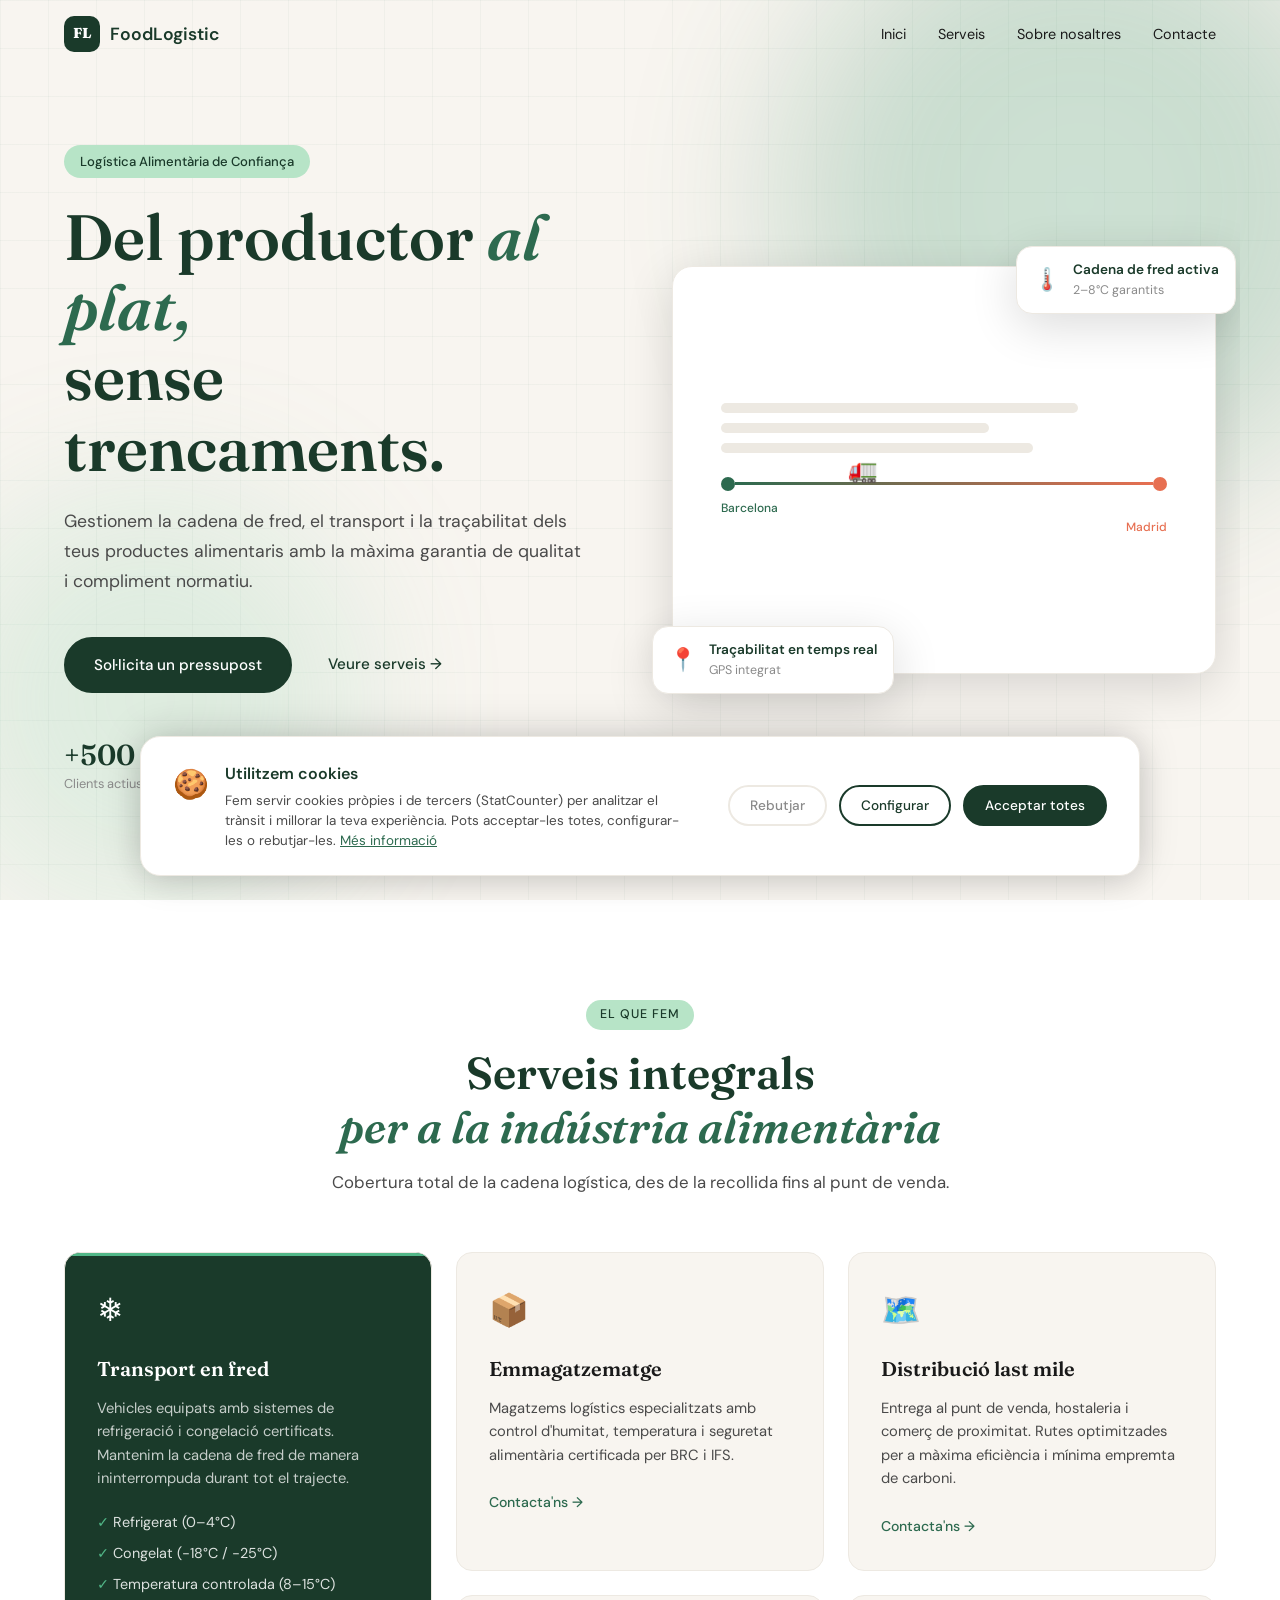
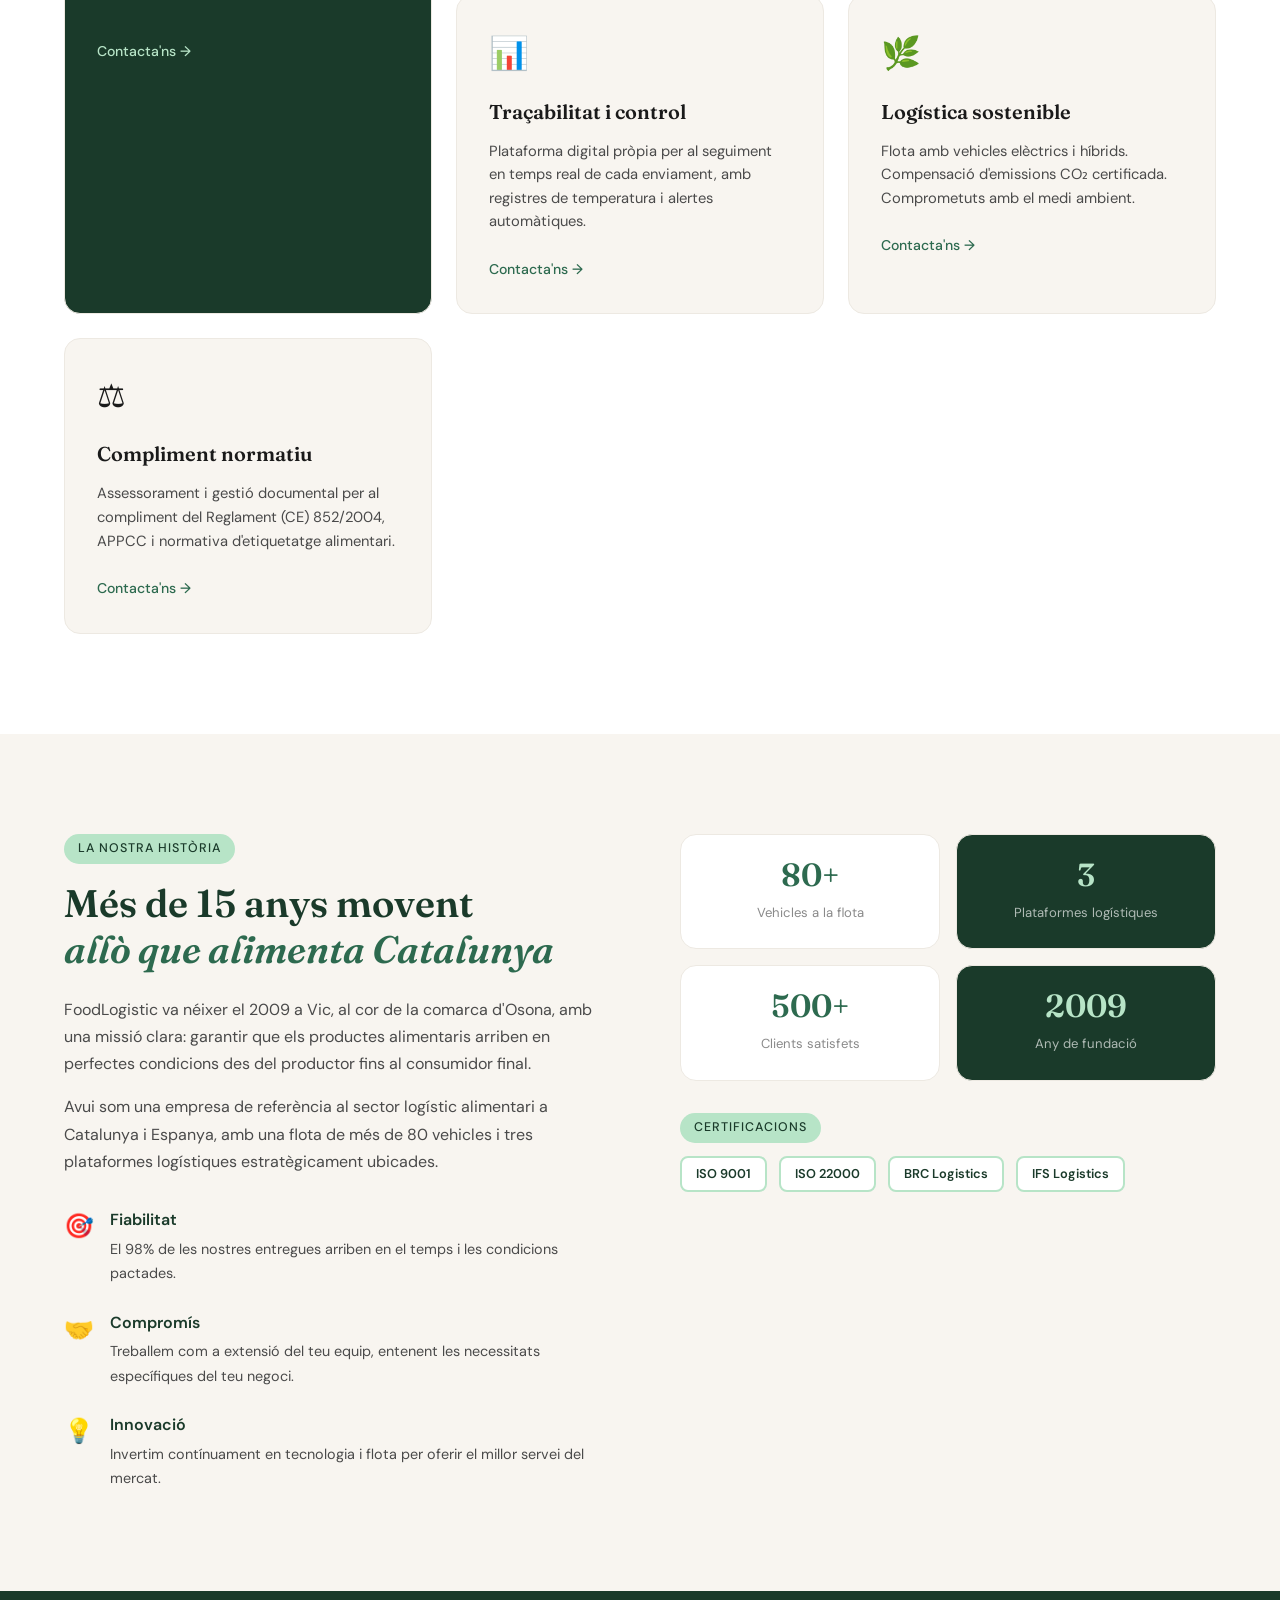
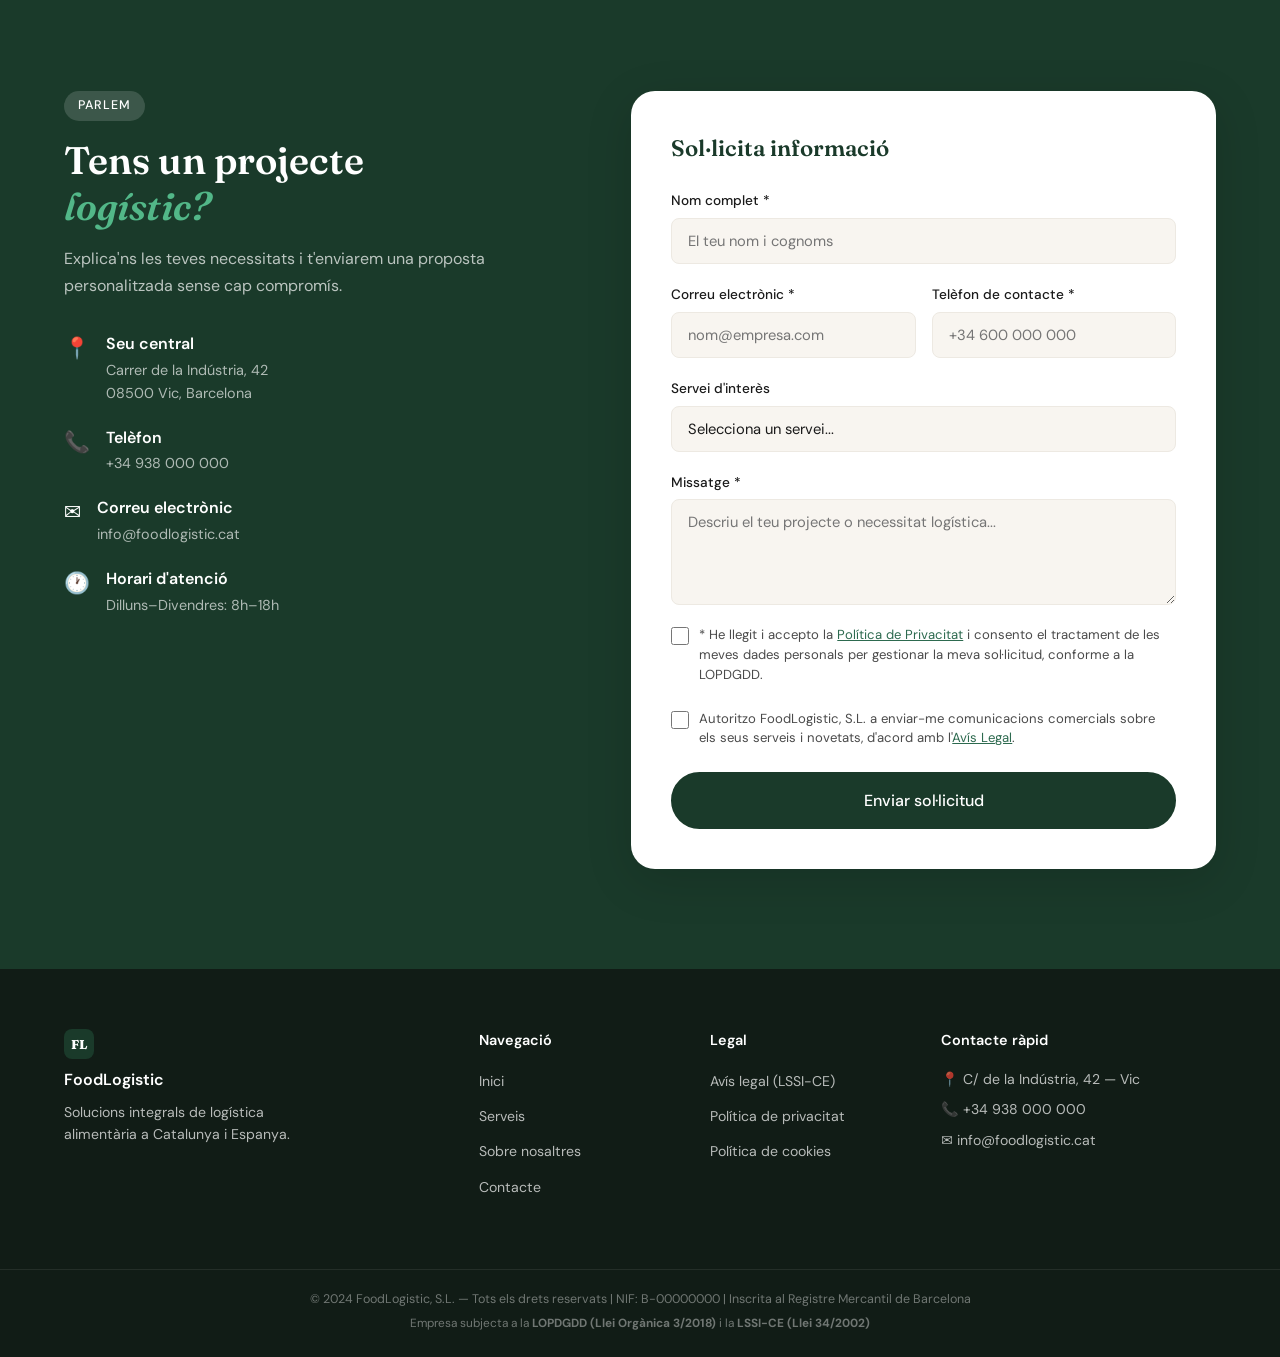
==== Docs/index.html @ 5476a4fe "primer commit" ====
<!DOCTYPE html>
<html lang="ca">
<head>
  <meta charset="UTF-8" />
  <meta name="viewport" content="width=device-width, initial-scale=1.0"/>
  <title>FoodLogistic — Solucions de Transport Alimentari</title>
  <meta name="description" content="FoodLogistic ofereix solucions integrals de transport i logística per a la indústria alimentària. Qualitat, rapidesa i traçabilitat garantides."/>
  <link rel="stylesheet" href="styles.css"/>
  <link href="https://fonts.googleapis.com/css2?family=Fraunces:ital,opsz,wght@0,9..144,300;0,9..144,600;0,9..144,800;1,9..144,400&family=DM+Sans:wght@300;400;500&display=swap" rel="stylesheet"/>
</head>
<body>

  <!-- NAV -->
  <header class="nav-header">
    <nav class="nav-inner">
      <a href="#inici" class="nav-logo">
        <span class="logo-mark">FL</span>
        <span class="logo-text">FoodLogistic</span>
      </a>
      <ul class="nav-links">
        <li><a href="#inici">Inici</a></li>
        <li><a href="#serveis">Serveis</a></li>
        <li><a href="#sobre-nosaltres">Sobre nosaltres</a></li>
        <li><a href="#contacte">Contacte</a></li>
      </ul>
      <button class="nav-toggle" aria-label="Obrir menú" onclick="toggleMenu()">
        <span></span><span></span><span></span>
      </button>
    </nav>
    <div class="mobile-menu" id="mobileMenu">
      <ul>
        <li><a href="#inici" onclick="toggleMenu()">Inici</a></li>
        <li><a href="#serveis" onclick="toggleMenu()">Serveis</a></li>
        <li><a href="#sobre-nosaltres" onclick="toggleMenu()">Sobre nosaltres</a></li>
        <li><a href="#contacte" onclick="toggleMenu()">Contacte</a></li>
      </ul>
    </div>
  </header>

  <!-- HERO -->
  <section class="hero" id="inici">
    <div class="hero-bg">
      <div class="hero-blob blob1"></div>
      <div class="hero-blob blob2"></div>
      <div class="hero-grid"></div>
    </div>
    <div class="hero-content">
      <span class="hero-pill">Logística Alimentària de Confiança</span>
      <h1 class="hero-title">Del productor <em>al plat,</em><br/>sense trencaments.</h1>
      <p class="hero-sub">Gestionem la cadena de fred, el transport i la traçabilitat dels teus productes alimentaris amb la màxima garantia de qualitat i compliment normatiu.</p>
      <div class="hero-cta">
        <a href="#contacte" class="btn-primary">Sol·licita un pressupost</a>
        <a href="#serveis" class="btn-ghost">Veure serveis →</a>
      </div>
      <div class="hero-stats">
        <div class="stat"><strong>+500</strong><span>Clients actius</span></div>
        <div class="stat-divider"></div>
        <div class="stat"><strong>98%</strong><span>Entregues a temps</span></div>
        <div class="stat-divider"></div>
        <div class="stat"><strong>15 anys</strong><span>d'experiència</span></div>
      </div>
    </div>
    <div class="hero-visual">
      <div class="hero-card card-float">
        <div class="card-icon">🌡️</div>
        <div>
          <strong>Cadena de fred activa</strong>
          <p>2–8°C garantits</p>
        </div>
      </div>
      <div class="hero-card card-float2">
        <div class="card-icon">📍</div>
        <div>
          <strong>Traçabilitat en temps real</strong>
          <p>GPS integrat</p>
        </div>
      </div>
      <div class="hero-mockup">
        <div class="mockup-inner">
          <div class="mockup-line l1"></div>
          <div class="mockup-line l2"></div>
          <div class="mockup-line l3"></div>
          <div class="mockup-route">
            <div class="route-dot origin"></div>
            <div class="route-path"></div>
            <div class="route-dot dest"></div>
          </div>
          <div class="mockup-label origin-lbl">Barcelona</div>
          <div class="mockup-label dest-lbl">Madrid</div>
          <div class="truck-icon">🚛</div>
        </div>
      </div>
    </div>
  </section>

  <!-- SERVEIS -->
  <section class="serveis" id="serveis">
    <div class="container">
      <div class="section-header">
        <span class="section-tag">El que fem</span>
        <h2>Serveis integrals<br/><em>per a la indústria alimentària</em></h2>
        <p>Cobertura total de la cadena logística, des de la recollida fins al punt de venda.</p>
      </div>
      <div class="serveis-grid">
        <div class="servei-card featured">
          <div class="servei-icon">❄️</div>
          <h3>Transport en fred</h3>
          <p>Vehicles equipats amb sistemes de refrigeració i congelació certificats. Mantenim la cadena de fred de manera ininterrompuda durant tot el trajecte.</p>
          <ul>
            <li>Refrigerat (0–4°C)</li>
            <li>Congelat (−18°C / −25°C)</li>
            <li>Temperatura controlada (8–15°C)</li>
          </ul>
          <a href="#contacte" class="servei-link">Contacta'ns →</a>
        </div>
        <div class="servei-card">
          <div class="servei-icon">📦</div>
          <h3>Emmagatzematge</h3>
          <p>Magatzems logístics especialitzats amb control d'humitat, temperatura i seguretat alimentària certificada per BRC i IFS.</p>
          <a href="#contacte" class="servei-link">Contacta'ns →</a>
        </div>
        <div class="servei-card">
          <div class="servei-icon">🗺️</div>
          <h3>Distribució last mile</h3>
          <p>Entrega al punt de venda, hostaleria i comerç de proximitat. Rutes optimitzades per a màxima eficiència i mínima empremta de carboni.</p>
          <a href="#contacte" class="servei-link">Contacta'ns →</a>
        </div>
        <div class="servei-card">
          <div class="servei-icon">📊</div>
          <h3>Traçabilitat i control</h3>
          <p>Plataforma digital pròpia per al seguiment en temps real de cada enviament, amb registres de temperatura i alertes automàtiques.</p>
          <a href="#contacte" class="servei-link">Contacta'ns →</a>
        </div>
        <div class="servei-card">
          <div class="servei-icon">🌿</div>
          <h3>Logística sostenible</h3>
          <p>Flota amb vehicles elèctrics i híbrids. Compensació d'emissions CO₂ certificada. Comprometuts amb el medi ambient.</p>
          <a href="#contacte" class="servei-link">Contacta'ns →</a>
        </div>
        <div class="servei-card">
          <div class="servei-icon">⚖️</div>
          <h3>Compliment normatiu</h3>
          <p>Assessorament i gestió documental per al compliment del Reglament (CE) 852/2004, APPCC i normativa d'etiquetatge alimentari.</p>
          <a href="#contacte" class="servei-link">Contacta'ns →</a>
        </div>
      </div>
    </div>
  </section>

  <!-- SOBRE NOSALTRES -->
  <section class="sobre" id="sobre-nosaltres">
    <div class="container sobre-inner">
      <div class="sobre-text">
        <span class="section-tag">La nostra història</span>
        <h2>Més de 15 anys movent<br/><em>allò que alimenta Catalunya</em></h2>
        <p>FoodLogistic va néixer el 2009 a Vic, al cor de la comarca d'Osona, amb una missió clara: garantir que els productes alimentaris arriben en perfectes condicions des del productor fins al consumidor final.</p>
        <p>Avui som una empresa de referència al sector logístic alimentari a Catalunya i Espanya, amb una flota de més de 80 vehicles i tres plataformes logístiques estratègicament ubicades.</p>
        <div class="sobre-valors">
          <div class="valor">
            <span class="valor-icon">🎯</span>
            <div>
              <strong>Fiabilitat</strong>
              <p>El 98% de les nostres entregues arriben en el temps i les condicions pactades.</p>
            </div>
          </div>
          <div class="valor">
            <span class="valor-icon">🤝</span>
            <div>
              <strong>Compromís</strong>
              <p>Treballem com a extensió del teu equip, entenent les necessitats específiques del teu negoci.</p>
            </div>
          </div>
          <div class="valor">
            <span class="valor-icon">💡</span>
            <div>
              <strong>Innovació</strong>
              <p>Invertim contínuament en tecnologia i flota per oferir el millor servei del mercat.</p>
            </div>
          </div>
        </div>
      </div>
      <div class="sobre-visual">
        <div class="sobre-numbers">
          <div class="number-card">
            <strong>80+</strong>
            <span>Vehicles a la flota</span>
          </div>
          <div class="number-card accent">
            <strong>3</strong>
            <span>Plataformes logístiques</span>
          </div>
          <div class="number-card">
            <strong>500+</strong>
            <span>Clients satisfets</span>
          </div>
          <div class="number-card accent">
            <strong>2009</strong>
            <span>Any de fundació</span>
          </div>
        </div>
        <div class="certificacions">
          <span class="section-tag" style="margin-bottom:0.8rem;display:inline-block;">Certificacions</span>
          <div class="cert-badges">
            <div class="cert-badge">ISO 9001</div>
            <div class="cert-badge">ISO 22000</div>
            <div class="cert-badge">BRC Logistics</div>
            <div class="cert-badge">IFS Logistics</div>
          </div>
        </div>
      </div>
    </div>
  </section>

  <!-- CONTACTE -->
  <section class="contacte" id="contacte">
    <div class="container contacte-inner">
      <div class="contacte-info">
        <span class="section-tag light">Parlem</span>
        <h2>Tens un projecte<br/><em>logístic?</em></h2>
        <p>Explica'ns les teves necessitats i t'enviarem una proposta personalitzada sense cap compromís.</p>
        <div class="contacte-dades">
          <div class="dada">
            <span>📍</span>
            <div>
              <strong>Seu central</strong>
              <p>Carrer de la Indústria, 42<br/>08500 Vic, Barcelona</p>
            </div>
          </div>
          <div class="dada">
            <span>📞</span>
            <div>
              <strong>Telèfon</strong>
              <p>+34 938 000 000</p>
            </div>
          </div>
          <div class="dada">
            <span>✉️</span>
            <div>
              <strong>Correu electrònic</strong>
              <p>info@foodlogistic.cat</p>
            </div>
          </div>
          <div class="dada">
            <span>🕐</span>
            <div>
              <strong>Horari d'atenció</strong>
              <p>Dilluns–Divendres: 8h–18h</p>
            </div>
          </div>
        </div>
      </div>
      <div class="contacte-form-wrap">
        <form class="contacte-form" onsubmit="handleSubmit(event)">
          <h3>Sol·licita informació</h3>
          <div class="form-group">
            <label for="nom">Nom complet *</label>
            <input type="text" id="nom" name="nom" placeholder="El teu nom i cognoms" required/>
          </div>
          <div class="form-row">
            <div class="form-group">
              <label for="email">Correu electrònic *</label>
              <input type="email" id="email" name="email" placeholder="nom@empresa.com" required/>
            </div>
            <div class="form-group">
              <label for="telefon">Telèfon de contacte *</label>
              <input type="tel" id="telefon" name="telefon" placeholder="+34 600 000 000" required/>
            </div>
          </div>
          <div class="form-group">
            <label for="servei">Servei d'interès</label>
            <select id="servei" name="servei">
              <option value="">Selecciona un servei...</option>
              <option value="transport-fred">Transport en fred</option>
              <option value="emmagatzematge">Emmagatzematge</option>
              <option value="distribucio">Distribució last mile</option>
              <option value="tracabilitat">Traçabilitat i control</option>
              <option value="altres">Altres</option>
            </select>
          </div>
          <div class="form-group">
            <label for="missatge">Missatge *</label>
            <textarea id="missatge" name="missatge" rows="4" placeholder="Descriu el teu projecte o necessitat logística..." required></textarea>
          </div>
          <div class="form-check">
            <input type="checkbox" id="privacitat" name="privacitat" required/>
            <label for="privacitat">* He llegit i accepto la <a href="politica-privacitat.html">Política de Privacitat</a> i consento el tractament de les meves dades personals per gestionar la meva sol·licitud, conforme a la LOPDGDD.</label>
          </div>
          <div class="form-check">
            <input type="checkbox" id="comunicacions" name="comunicacions"/>
            <label for="comunicacions">Autoritzo FoodLogistic, S.L. a enviar-me comunicacions comercials sobre els seus serveis i novetats, d'acord amb l'<a href="avis-legal.html">Avís Legal</a>.</label>
          </div>
          <button type="submit" class="btn-primary full-width">Enviar sol·licitud</button>
          <div class="form-success" id="formSuccess">
            ✅ Missatge enviat correctament. Ens posarem en contacte en menys de 24h.
          </div>
        </form>
      </div>
    </div>
  </section>

  <!-- FOOTER -->
  <footer class="footer">
    <div class="container footer-inner">
      <div class="footer-brand">
        <span class="logo-mark small">FL</span>
        <span class="logo-text">FoodLogistic</span>
        <p>Solucions integrals de logística alimentària a Catalunya i Espanya.</p>
      </div>
      <div class="footer-links">
        <h4>Navegació</h4>
        <ul>
          <li><a href="#inici">Inici</a></li>
          <li><a href="#serveis">Serveis</a></li>
          <li><a href="#sobre-nosaltres">Sobre nosaltres</a></li>
          <li><a href="#contacte">Contacte</a></li>
        </ul>
      </div>
      <div class="footer-links">
        <h4>Legal</h4>
        <ul>
          <li><a href="avis-legal.html">Avís legal (LSSI-CE)</a></li>
          <li><a href="politica-privacitat.html">Política de privacitat</a></li>
          <li><a href="politica-cookies.html">Política de cookies</a></li>
        </ul>
      </div>
      <div class="footer-contact">
        <h4>Contacte ràpid</h4>
        <p>📍 C/ de la Indústria, 42 — Vic</p>
        <p>📞 +34 938 000 000</p>
        <p>✉️ info@foodlogistic.cat</p>
      </div>
    </div>
    <div class="footer-bottom">
      <p>© 2024 FoodLogistic, S.L. — Tots els drets reservats | NIF: B-00000000 | Inscrita al Registre Mercantil de Barcelona</p>
      <p class="footer-legal-note">Empresa subjecta a la <strong>LOPDGDD (Llei Orgànica 3/2018)</strong> i la <strong>LSSI-CE (Llei 34/2002)</strong></p>
    </div>
  </footer>

  <script>
    // Nav scroll effect
    window.addEventListener('scroll', () => {
      const header = document.querySelector('.nav-header');
      header.classList.toggle('scrolled', window.scrollY > 40);
    });

    // Mobile menu
    function toggleMenu() {
      document.getElementById('mobileMenu').classList.toggle('open');
    }

    // Smooth scroll
    document.querySelectorAll('a[href^="#"]').forEach(a => {
      a.addEventListener('click', e => {
        e.preventDefault();
        const target = document.querySelector(a.getAttribute('href'));
        if (target) target.scrollIntoView({ behavior: 'smooth', block: 'start' });
      });
    });

    // Form submit
    function handleSubmit(e) {
      e.preventDefault();
      document.getElementById('formSuccess').style.display = 'block';
      e.target.reset();
      setTimeout(() => {
        document.getElementById('formSuccess').style.display = 'none';
      }, 5000);
    }

    // Scroll reveal
    const observer = new IntersectionObserver((entries) => {
      entries.forEach(entry => {
        if (entry.isIntersecting) entry.target.classList.add('visible');
      });
    }, { threshold: 0.1 });

    document.querySelectorAll('.servei-card, .valor, .number-card, .dada').forEach(el => {
      el.classList.add('reveal');
      observer.observe(el);
    });
  </script>

  <!-- BANNER DE COOKIES -->
  <div class="cookie-banner" id="cookieBanner">
    <div class="cookie-content">
      <div class="cookie-text">
        <span class="cookie-icon">🍪</span>
        <div>
          <strong>Utilitzem cookies</strong>
          <p>Fem servir cookies pròpies i de tercers (StatCounter) per analitzar el trànsit i millorar la teva experiència. Pots acceptar-les totes, configurar-les o rebutjar-les. <a href="politica-cookies.html">Més informació</a></p>
        </div>
      </div>
      <div class="cookie-actions">
        <button class="cookie-btn reject" onclick="rejectCookies()">Rebutjar</button>
        <button class="cookie-btn config" onclick="window.location.href='politica-cookies.html'">Configurar</button>
        <button class="cookie-btn accept" onclick="acceptCookies()">Acceptar totes</button>
      </div>
    </div>
  </div>

  <script>
    // Cookie banner
    function setCookie(name, value, days) {
      const d = new Date();
      d.setTime(d.getTime() + (days * 24 * 60 * 60 * 1000));
      document.cookie = name + '=' + value + ';expires=' + d.toUTCString() + ';path=/';
    }
    function getCookie(name) {
      const ca = document.cookie.split(';');
      for (let c of ca) {
        c = c.trim();
        if (c.startsWith(name + '=')) return c.substring(name.length + 1);
      }
      return '';
    }
    function acceptCookies() {
      setCookie('cookieConsent', 'accepted', 365);
      document.getElementById('cookieBanner').classList.remove('visible');
    }
    function rejectCookies() {
      setCookie('cookieConsent', 'rejected', 365);
      document.getElementById('cookieBanner').classList.remove('visible');
    }
    window.addEventListener('DOMContentLoaded', () => {
      if (!getCookie('cookieConsent')) {
        setTimeout(() => document.getElementById('cookieBanner').classList.add('visible'), 800);
      }
    });
  </script>

  <!-- STATCOUNTER: col·loca aquí el codi de StatCounter -->
  <!-- Exemple:
  <script type="text/javascript">
  var sc_project=XXXXXXX;
  var sc_invisible=1;
  var sc_security="XXXXXXXX";
  </script>
  <script type="text/javascript" src="https://www.statcounter.com/counter/counter.js" async></script>
  -->

</body>
</html>
---- Docs/styles.css ----
/* ===========================
   FOODLOGISTIC — styles.css
   =========================== */

:root {
  --green-dark: #1a3a2a;
  --green-mid: #2d6a4f;
  --green-light: #52b788;
  --green-pale: #b7e4c7;
  --cream: #f8f5f0;
  --cream-dark: #ede9e2;
  --text-dark: #1a1a1a;
  --text-mid: #4a4a4a;
  --text-light: #8a8a8a;
  --white: #ffffff;
  --accent: #e76f51;
  --accent-light: #fde8e0;
  --font-display: 'Fraunces', Georgia, serif;
  --font-body: 'DM Sans', system-ui, sans-serif;
  --radius: 16px;
  --radius-sm: 8px;
  --shadow: 0 4px 24px rgba(0,0,0,0.08);
  --shadow-lg: 0 12px 48px rgba(0,0,0,0.14);
  --transition: 0.3s cubic-bezier(0.4, 0, 0.2, 1);
}

*, *::before, *::after { box-sizing: border-box; margin: 0; padding: 0; }

html { scroll-behavior: smooth; }

body {
  font-family: var(--font-body);
  color: var(--text-dark);
  background: var(--cream);
  line-height: 1.6;
  overflow-x: hidden;
}

img { max-width: 100%; display: block; }
a { text-decoration: none; color: inherit; }
ul { list-style: none; }

.container {
  max-width: 1200px;
  margin: 0 auto;
  padding: 0 24px;
}

/* ——— BUTTONS ——— */
.btn-primary {
  display: inline-flex;
  align-items: center;
  background: var(--green-dark);
  color: var(--white);
  padding: 14px 28px;
  border-radius: 50px;
  font-family: var(--font-body);
  font-weight: 500;
  font-size: 0.95rem;
  border: 2px solid var(--green-dark);
  cursor: pointer;
  transition: var(--transition);
  white-space: nowrap;
}
.btn-primary:hover {
  background: var(--green-mid);
  border-color: var(--green-mid);
  transform: translateY(-2px);
  box-shadow: 0 8px 24px rgba(45,106,79,0.3);
}
.btn-primary.full-width { width: 100%; justify-content: center; font-size: 1rem; padding: 16px; }

.btn-ghost {
  display: inline-flex;
  align-items: center;
  color: var(--green-dark);
  font-weight: 500;
  font-size: 0.95rem;
  padding: 14px 4px;
  border-bottom: 2px solid transparent;
  transition: var(--transition);
}
.btn-ghost:hover { border-color: var(--green-dark); }

/* ——— SECTION TAGS ——— */
.section-tag {
  display: inline-block;
  background: var(--green-pale);
  color: var(--green-dark);
  font-size: 0.78rem;
  font-weight: 500;
  letter-spacing: 0.08em;
  text-transform: uppercase;
  padding: 5px 14px;
  border-radius: 50px;
  margin-bottom: 1rem;
}
.section-tag.light {
  background: rgba(255,255,255,0.15);
  color: var(--white);
}

/* ——— SECTION HEADER ——— */
.section-header {
  text-align: center;
  max-width: 620px;
  margin: 0 auto 3.5rem;
}
.section-header h2 {
  font-family: var(--font-display);
  font-size: clamp(2rem, 4vw, 2.8rem);
  font-weight: 600;
  line-height: 1.2;
  color: var(--green-dark);
  margin-bottom: 1rem;
}
.section-header h2 em { color: var(--green-mid); font-style: italic; }
.section-header p { color: var(--text-mid); font-size: 1.05rem; }

/* ——— NAV ——— */
.nav-header {
  position: fixed;
  top: 0; left: 0; right: 0;
  z-index: 1000;
  padding: 16px 0;
  transition: var(--transition);
}
.nav-header.scrolled {
  background: rgba(248,245,240,0.95);
  backdrop-filter: blur(16px);
  box-shadow: 0 2px 20px rgba(0,0,0,0.08);
  padding: 10px 0;
}
.nav-inner {
  display: flex;
  align-items: center;
  justify-content: space-between;
  max-width: 1200px;
  margin: 0 auto;
  padding: 0 24px;
}
.nav-logo {
  display: flex;
  align-items: center;
  gap: 10px;
  font-weight: 600;
  font-size: 1.1rem;
  color: var(--green-dark);
}
.logo-mark {
  background: var(--green-dark);
  color: var(--white);
  width: 36px; height: 36px;
  border-radius: 10px;
  display: flex; align-items: center; justify-content: center;
  font-family: var(--font-display);
  font-weight: 800;
  font-size: 0.9rem;
}
.logo-mark.small { width: 30px; height: 30px; font-size: 0.8rem; border-radius: 8px; }

.nav-links {
  display: flex;
  gap: 2rem;
  align-items: center;
}
.nav-links a {
  color: var(--text-dark);
  font-size: 0.9rem;
  font-weight: 400;
  transition: color var(--transition);
}
.nav-links a:hover { color: var(--green-mid); }

.nav-toggle {
  display: none;
  flex-direction: column;
  gap: 5px;
  background: none;
  border: none;
  cursor: pointer;
  padding: 4px;
}
.nav-toggle span {
  display: block;
  width: 24px; height: 2px;
  background: var(--green-dark);
  border-radius: 2px;
  transition: var(--transition);
}

.mobile-menu {
  display: none;
  background: var(--white);
  padding: 1.5rem 24px;
  box-shadow: var(--shadow);
}
.mobile-menu.open { display: block; }
.mobile-menu a {
  display: block;
  padding: 10px 0;
  font-size: 1rem;
  color: var(--text-dark);
  border-bottom: 1px solid var(--cream-dark);
}

/* ——— HERO ——— */
.hero {
  min-height: 100vh;
  display: flex;
  align-items: center;
  padding: 120px 24px 80px;
  position: relative;
  overflow: hidden;
  max-width: 1200px;
  margin: 0 auto;
  gap: 4rem;
}

.hero-bg {
  position: fixed;
  inset: 0;
  z-index: -1;
  pointer-events: none;
}
.hero-blob {
  position: absolute;
  border-radius: 50%;
  filter: blur(80px);
  opacity: 0.25;
}
.blob1 {
  width: 600px; height: 600px;
  background: radial-gradient(circle, #52b788, #2d6a4f);
  top: -100px; right: -100px;
}
.blob2 {
  width: 400px; height: 400px;
  background: radial-gradient(circle, #b7e4c7, #52b788);
  bottom: 0; left: -50px;
}
.hero-grid {
  position: absolute;
  inset: 0;
  background-image: linear-gradient(rgba(45,106,79,0.04) 1px, transparent 1px),
    linear-gradient(90deg, rgba(45,106,79,0.04) 1px, transparent 1px);
  background-size: 48px 48px;
}

.hero-content {
  flex: 1;
  min-width: 0;
  animation: fadeUp 0.8s ease both;
}
.hero-pill {
  display: inline-flex;
  align-items: center;
  gap: 8px;
  background: var(--green-pale);
  color: var(--green-dark);
  font-size: 0.82rem;
  font-weight: 500;
  padding: 6px 16px;
  border-radius: 50px;
  margin-bottom: 1.5rem;
}
.hero-title {
  font-family: var(--font-display);
  font-size: clamp(2.8rem, 5vw, 4.5rem);
  font-weight: 600;
  line-height: 1.1;
  color: var(--green-dark);
  margin-bottom: 1.5rem;
}
.hero-title em {
  font-style: italic;
  color: var(--green-mid);
}
.hero-sub {
  color: var(--text-mid);
  font-size: 1.1rem;
  max-width: 520px;
  margin-bottom: 2.5rem;
  line-height: 1.7;
}
.hero-cta {
  display: flex;
  align-items: center;
  gap: 2rem;
  flex-wrap: wrap;
  margin-bottom: 3rem;
}
.hero-stats {
  display: flex;
  align-items: center;
  gap: 1.5rem;
  flex-wrap: wrap;
}
.stat strong {
  display: block;
  font-family: var(--font-display);
  font-size: 1.8rem;
  font-weight: 600;
  color: var(--green-dark);
  line-height: 1;
}
.stat span {
  font-size: 0.8rem;
  color: var(--text-light);
}
.stat-divider {
  width: 1px;
  height: 36px;
  background: var(--cream-dark);
}

.hero-visual {
  flex: 1;
  min-width: 300px;
  position: relative;
  animation: fadeUp 0.8s 0.2s ease both;
}

.hero-mockup {
  background: var(--white);
  border-radius: 20px;
  padding: 2rem;
  box-shadow: var(--shadow-lg);
  border: 1px solid var(--cream-dark);
  aspect-ratio: 4/3;
  display: flex;
  align-items: center;
  justify-content: center;
  position: relative;
  overflow: hidden;
}
.mockup-inner {
  width: 100%;
  position: relative;
  padding: 1rem;
}
.mockup-line {
  height: 10px;
  border-radius: 50px;
  background: var(--cream-dark);
  margin-bottom: 10px;
}
.l1 { width: 80%; }
.l2 { width: 60%; }
.l3 { width: 70%; }

.mockup-route {
  display: flex;
  align-items: center;
  gap: 0;
  margin: 1.5rem 0 0.5rem;
}
.route-dot {
  width: 14px; height: 14px;
  border-radius: 50%;
  flex-shrink: 0;
}
.route-dot.origin { background: var(--green-mid); }
.route-dot.dest { background: var(--accent); }
.route-path {
  flex: 1;
  height: 3px;
  background: linear-gradient(90deg, var(--green-mid), var(--accent));
  position: relative;
}

.mockup-label {
  font-size: 0.75rem;
  font-weight: 500;
  color: var(--text-mid);
}
.origin-lbl { color: var(--green-mid); }
.dest-lbl { color: var(--accent); text-align: right; }

.truck-icon {
  font-size: 1.5rem;
  position: absolute;
  top: 50%;
  left: 30%;
  transform: translateY(-50%);
  animation: truckMove 3s ease-in-out infinite;
}
@keyframes truckMove {
  0%, 100% { left: 20%; }
  50% { left: 70%; }
}

.hero-card {
  position: absolute;
  background: var(--white);
  border-radius: var(--radius);
  padding: 12px 16px;
  display: flex;
  align-items: center;
  gap: 12px;
  box-shadow: var(--shadow-lg);
  border: 1px solid var(--cream-dark);
  z-index: 2;
  font-size: 0.85rem;
}
.hero-card strong { display: block; font-weight: 600; color: var(--green-dark); }
.hero-card p { color: var(--text-light); font-size: 0.78rem; margin: 0; }
.card-icon { font-size: 1.4rem; }
.card-float { top: -20px; right: -20px; animation: float 4s ease-in-out infinite; }
.card-float2 { bottom: -20px; left: -20px; animation: float 4s 2s ease-in-out infinite; }

@keyframes float {
  0%, 100% { transform: translateY(0); }
  50% { transform: translateY(-8px); }
}
@keyframes fadeUp {
  from { opacity: 0; transform: translateY(30px); }
  to { opacity: 1; transform: translateY(0); }
}

/* ——— SERVEIS ——— */
.serveis {
  padding: 100px 0;
  background: var(--white);
}
.serveis-grid {
  display: grid;
  grid-template-columns: repeat(3, 1fr);
  gap: 1.5rem;
}
.servei-card {
  background: var(--cream);
  border-radius: var(--radius);
  padding: 2rem;
  border: 1px solid var(--cream-dark);
  transition: var(--transition);
  position: relative;
  overflow: hidden;
}
.servei-card::before {
  content: '';
  position: absolute;
  top: 0; left: 0; right: 0;
  height: 3px;
  background: linear-gradient(90deg, var(--green-mid), var(--green-light));
  opacity: 0;
  transition: var(--transition);
}
.servei-card:hover { transform: translateY(-4px); box-shadow: var(--shadow-lg); }
.servei-card:hover::before { opacity: 1; }
.servei-card.featured {
  background: var(--green-dark);
  color: var(--white);
  grid-row: span 2;
}
.servei-card.featured::before { background: var(--green-light); opacity: 1; }
.servei-card.featured p { color: rgba(255,255,255,0.75); }
.servei-card.featured ul { margin: 1rem 0; }
.servei-card.featured ul li {
  color: rgba(255,255,255,0.85);
  font-size: 0.9rem;
  padding: 4px 0;
}
.servei-card.featured ul li::before { content: '✓ '; color: var(--green-light); }

.servei-icon { font-size: 2rem; margin-bottom: 1rem; }
.servei-card h3 {
  font-family: var(--font-display);
  font-size: 1.25rem;
  font-weight: 600;
  margin-bottom: 0.75rem;
  color: inherit;
}
.servei-card p { font-size: 0.92rem; color: var(--text-mid); line-height: 1.6; }
.servei-link {
  display: inline-block;
  margin-top: 1.5rem;
  font-size: 0.88rem;
  font-weight: 500;
  color: var(--green-mid);
  transition: gap var(--transition);
}
.servei-card.featured .servei-link { color: var(--green-pale); }
.servei-link:hover { letter-spacing: 0.02em; }

/* ——— SOBRE ——— */
.sobre {
  padding: 100px 0;
  background: var(--cream);
}
.sobre-inner {
  display: grid;
  grid-template-columns: 1fr 1fr;
  gap: 5rem;
  align-items: start;
}
.sobre-text h2 {
  font-family: var(--font-display);
  font-size: clamp(1.8rem, 3vw, 2.5rem);
  font-weight: 600;
  line-height: 1.2;
  color: var(--green-dark);
  margin-bottom: 1.5rem;
}
.sobre-text h2 em { font-style: italic; color: var(--green-mid); }
.sobre-text p {
  color: var(--text-mid);
  line-height: 1.7;
  margin-bottom: 1rem;
}
.sobre-valors { margin-top: 2rem; display: flex; flex-direction: column; gap: 1.5rem; }
.valor {
  display: flex;
  gap: 1rem;
  align-items: flex-start;
}
.valor-icon { font-size: 1.5rem; flex-shrink: 0; }
.valor strong { display: block; font-weight: 600; margin-bottom: 0.25rem; color: var(--green-dark); }
.valor p { font-size: 0.9rem; color: var(--text-mid); margin: 0; }

.sobre-numbers {
  display: grid;
  grid-template-columns: 1fr 1fr;
  gap: 1rem;
  margin-bottom: 2rem;
}
.number-card {
  background: var(--white);
  border-radius: var(--radius);
  padding: 1.5rem;
  text-align: center;
  border: 1px solid var(--cream-dark);
  transition: var(--transition);
}
.number-card:hover { box-shadow: var(--shadow); }
.number-card.accent { background: var(--green-dark); color: var(--white); }
.number-card strong {
  display: block;
  font-family: var(--font-display);
  font-size: 2rem;
  font-weight: 600;
  color: var(--green-mid);
  line-height: 1;
  margin-bottom: 0.5rem;
}
.number-card.accent strong { color: var(--green-pale); }
.number-card span { font-size: 0.82rem; color: var(--text-light); }
.number-card.accent span { color: rgba(255,255,255,0.65); }

.cert-badges { display: flex; flex-wrap: wrap; gap: 0.75rem; }
.cert-badge {
  background: var(--white);
  border: 2px solid var(--green-pale);
  color: var(--green-dark);
  font-size: 0.8rem;
  font-weight: 600;
  padding: 6px 14px;
  border-radius: 8px;
}

/* ——— CONTACTE ——— */
.contacte {
  padding: 100px 0;
  background: var(--green-dark);
  color: var(--white);
}
.contacte-inner {
  display: grid;
  grid-template-columns: 1fr 1.2fr;
  gap: 5rem;
  align-items: start;
}
.contacte-info h2 {
  font-family: var(--font-display);
  font-size: clamp(1.8rem, 3vw, 2.5rem);
  font-weight: 600;
  line-height: 1.2;
  margin-bottom: 1rem;
}
.contacte-info h2 em { font-style: italic; color: var(--green-light); }
.contacte-info > p { color: rgba(255,255,255,0.7); line-height: 1.7; margin-bottom: 2rem; }

.contacte-dades { display: flex; flex-direction: column; gap: 1.25rem; }
.dada { display: flex; gap: 1rem; align-items: flex-start; }
.dada > span { font-size: 1.3rem; flex-shrink: 0; }
.dada strong { display: block; font-weight: 600; margin-bottom: 2px; }
.dada p { color: rgba(255,255,255,0.65); font-size: 0.9rem; margin: 0; }

.contacte-form-wrap {
  background: var(--white);
  border-radius: 24px;
  padding: 2.5rem;
  box-shadow: var(--shadow-lg);
}
.contacte-form h3 {
  font-family: var(--font-display);
  font-size: 1.4rem;
  font-weight: 600;
  color: var(--green-dark);
  margin-bottom: 1.5rem;
}

.form-group {
  display: flex;
  flex-direction: column;
  gap: 6px;
  margin-bottom: 1.25rem;
}
.form-row {
  display: grid;
  grid-template-columns: 1fr 1fr;
  gap: 1rem;
}
.form-group label {
  font-size: 0.85rem;
  font-weight: 500;
  color: var(--text-dark);
}
.form-group input,
.form-group select,
.form-group textarea {
  padding: 12px 16px;
  border: 1.5px solid var(--cream-dark);
  border-radius: var(--radius-sm);
  font-family: var(--font-body);
  font-size: 0.92rem;
  color: var(--text-dark);
  background: var(--cream);
  transition: border-color var(--transition);
  width: 100%;
  -webkit-appearance: none;
}
.form-group input:focus,
.form-group select:focus,
.form-group textarea:focus {
  outline: none;
  border-color: var(--green-mid);
  background: var(--white);
}
.form-group textarea { resize: vertical; min-height: 100px; }

.form-check {
  display: flex;
  gap: 10px;
  align-items: flex-start;
  margin-bottom: 1.5rem;
}
.form-check input[type="checkbox"] {
  width: 18px; height: 18px;
  flex-shrink: 0;
  margin-top: 2px;
  accent-color: var(--green-mid);
  padding: 0;
  border: none;
  background: none;
}
.form-check label {
  font-size: 0.82rem;
  color: var(--text-mid);
  line-height: 1.5;
}
.form-check a { color: var(--green-mid); text-decoration: underline; }

.form-success {
  display: none;
  margin-top: 1rem;
  padding: 12px 16px;
  background: #d8f3dc;
  color: var(--green-dark);
  border-radius: var(--radius-sm);
  font-size: 0.9rem;
  font-weight: 500;
}

/* ——— FOOTER ——— */
.footer {
  background: #111c16;
  color: rgba(255,255,255,0.7);
}
.footer-inner {
  display: grid;
  grid-template-columns: 2fr 1fr 1fr 1.5fr;
  gap: 3rem;
  padding: 60px 24px;
  max-width: 1200px;
  margin: 0 auto;
}
.footer-brand {
  display: flex;
  flex-direction: column;
  gap: 0.5rem;
}
.footer-brand .logo-text {
  font-weight: 600;
  font-size: 1rem;
  color: var(--white);
}
.footer-brand .nav-logo {
  display: flex;
  align-items: center;
  gap: 10px;
  margin-bottom: 0.5rem;
}
.footer-brand p { font-size: 0.88rem; line-height: 1.6; max-width: 260px; }
.footer-links h4, .footer-contact h4 {
  color: var(--white);
  font-size: 0.9rem;
  font-weight: 600;
  margin-bottom: 1rem;
}
.footer-links li { margin-bottom: 0.6rem; }
.footer-links a { font-size: 0.88rem; transition: color var(--transition); }
.footer-links a:hover { color: var(--white); }
.footer-contact p { font-size: 0.88rem; margin-bottom: 0.5rem; }

.footer-bottom {
  border-top: 1px solid rgba(255,255,255,0.08);
  padding: 20px 24px;
  text-align: center;
  font-size: 0.78rem;
  color: rgba(255,255,255,0.4);
}
.footer-bottom p { margin-bottom: 4px; }
.footer-legal-note { font-size: 0.74rem; }

/* ——— COOKIE BANNER ——— */
.cookie-banner {
  position: fixed;
  bottom: -200px;
  left: 0; right: 0;
  z-index: 9999;
  padding: 0 24px 24px;
  transition: bottom 0.5s cubic-bezier(0.4, 0, 0.2, 1);
  pointer-events: none;
}
.cookie-banner.visible {
  bottom: 0;
  pointer-events: all;
}
.cookie-content {
  max-width: 1000px;
  margin: 0 auto;
  background: var(--white);
  border-radius: 20px;
  padding: 1.5rem 2rem;
  box-shadow: 0 -4px 40px rgba(0,0,0,0.15), 0 8px 32px rgba(0,0,0,0.1);
  border: 1px solid var(--cream-dark);
  display: flex;
  align-items: center;
  gap: 2rem;
  flex-wrap: wrap;
}
.cookie-text {
  display: flex;
  gap: 1rem;
  align-items: flex-start;
  flex: 1;
  min-width: 280px;
}
.cookie-icon { font-size: 1.8rem; flex-shrink: 0; }
.cookie-text strong {
  display: block;
  font-weight: 600;
  color: var(--green-dark);
  margin-bottom: 4px;
}
.cookie-text p {
  font-size: 0.84rem;
  color: var(--text-mid);
  line-height: 1.5;
  margin: 0;
}
.cookie-text a { color: var(--green-mid); text-decoration: underline; }
.cookie-actions {
  display: flex;
  gap: 0.75rem;
  align-items: center;
  flex-shrink: 0;
  flex-wrap: wrap;
}
.cookie-btn {
  padding: 10px 20px;
  border-radius: 50px;
  font-family: var(--font-body);
  font-size: 0.85rem;
  font-weight: 500;
  cursor: pointer;
  border: 2px solid transparent;
  transition: var(--transition);
  white-space: nowrap;
}
.cookie-btn.accept {
  background: var(--green-dark);
  color: var(--white);
  border-color: var(--green-dark);
}
.cookie-btn.accept:hover { background: var(--green-mid); border-color: var(--green-mid); }
.cookie-btn.config {
  background: transparent;
  color: var(--green-dark);
  border-color: var(--green-dark);
}
.cookie-btn.config:hover { background: var(--cream); }
.cookie-btn.reject {
  background: transparent;
  color: var(--text-light);
  border-color: var(--cream-dark);
}
.cookie-btn.reject:hover { color: var(--text-dark); border-color: var(--text-light); }

/* ——— LEGAL PAGES ——— */
.legal-page {
  padding: 140px 24px 80px;
  min-height: 100vh;
  background: var(--cream);
}
.legal-container {
  max-width: 800px;
  margin: 0 auto;
}
.legal-container .breadcrumb {
  font-size: 0.82rem;
  color: var(--text-light);
  margin-bottom: 2rem;
}
.legal-container .breadcrumb a { color: var(--green-mid); }
.legal-hero {
  background: var(--green-dark);
  color: var(--white);
  border-radius: 20px;
  padding: 2.5rem;
  margin-bottom: 2.5rem;
}
.legal-hero .section-tag { margin-bottom: 1rem; }
.legal-hero h1 {
  font-family: var(--font-display);
  font-size: clamp(1.8rem, 3vw, 2.4rem);
  font-weight: 600;
  margin-bottom: 0.75rem;
  line-height: 1.2;
}
.legal-hero h1 em { font-style: italic; color: var(--green-light); }
.legal-hero p { color: rgba(255,255,255,0.7); font-size: 0.95rem; }
.legal-meta {
  display: flex;
  gap: 1rem;
  flex-wrap: wrap;
  margin-top: 1.5rem;
}
.legal-meta span {
  background: rgba(255,255,255,0.1);
  padding: 4px 12px;
  border-radius: 50px;
  font-size: 0.78rem;
  color: rgba(255,255,255,0.75);
}

.legal-body {
  background: var(--white);
  border-radius: 20px;
  padding: 2.5rem;
  border: 1px solid var(--cream-dark);
}
.legal-body h2 {
  font-family: var(--font-display);
  font-size: 1.35rem;
  font-weight: 600;
  color: var(--green-dark);
  margin: 2rem 0 0.75rem;
  padding-top: 1.5rem;
  border-top: 1px solid var(--cream-dark);
}
.legal-body h2:first-child { margin-top: 0; padding-top: 0; border-top: none; }
.legal-body h3 {
  font-size: 1rem;
  font-weight: 600;
  color: var(--green-mid);
  margin: 1.25rem 0 0.5rem;
}
.legal-body p {
  color: var(--text-mid);
  font-size: 0.92rem;
  line-height: 1.75;
  margin-bottom: 0.75rem;
}
.legal-body ul, .legal-body ol {
  list-style: none;
  margin: 0.75rem 0 1rem 0;
}
.legal-body ul li, .legal-body ol li {
  color: var(--text-mid);
  font-size: 0.92rem;
  line-height: 1.7;
  padding: 4px 0 4px 1.5rem;
  position: relative;
}
.legal-body ul li::before {
  content: '→';
  position: absolute;
  left: 0;
  color: var(--green-light);
  font-size: 0.85rem;
}
.legal-body ol { counter-reset: legal-counter; }
.legal-body ol li { counter-increment: legal-counter; }
.legal-body ol li::before {
  content: counter(legal-counter) '.';
  position: absolute;
  left: 0;
  color: var(--green-mid);
  font-weight: 600;
  font-size: 0.85rem;
}
.legal-body .highlight-box {
  background: var(--green-pale);
  border-left: 4px solid var(--green-mid);
  border-radius: 0 12px 12px 0;
  padding: 1rem 1.25rem;
  margin: 1rem 0;
}
.legal-body .highlight-box p { color: var(--green-dark); margin: 0; font-weight: 500; }
.legal-body table {
  width: 100%;
  border-collapse: collapse;
  margin: 1rem 0;
  font-size: 0.88rem;
}
.legal-body th {
  background: var(--green-dark);
  color: var(--white);
  padding: 10px 14px;
  text-align: left;
  font-weight: 500;
}
.legal-body td {
  padding: 10px 14px;
  border-bottom: 1px solid var(--cream-dark);
  color: var(--text-mid);
  vertical-align: top;
}
.legal-body tr:nth-child(even) td { background: var(--cream); }
.legal-back {
  display: inline-flex;
  align-items: center;
  gap: 8px;
  color: var(--green-mid);
  font-weight: 500;
  font-size: 0.9rem;
  margin-top: 2rem;
  transition: gap var(--transition);
}
.legal-back:hover { gap: 12px; }

/* ——— COOKIE CONFIG TABLE ——— */
.cookie-toggle-row {
  display: flex;
  align-items: center;
  justify-content: space-between;
  padding: 1rem 0;
  border-bottom: 1px solid var(--cream-dark);
  gap: 1rem;
  flex-wrap: wrap;
}
.cookie-toggle-info strong { display: block; font-weight: 600; color: var(--green-dark); font-size: 0.92rem; }
.cookie-toggle-info p { font-size: 0.84rem; color: var(--text-mid); margin: 2px 0 0; }
.cookie-toggle {
  position: relative;
  width: 48px; height: 26px;
  flex-shrink: 0;
}
.cookie-toggle input { opacity: 0; width: 0; height: 0; }
.cookie-toggle .slider {
  position: absolute;
  inset: 0;
  background: var(--cream-dark);
  border-radius: 50px;
  cursor: pointer;
  transition: var(--transition);
}
.cookie-toggle .slider::before {
  content: '';
  position: absolute;
  width: 20px; height: 20px;
  left: 3px; top: 3px;
  background: white;
  border-radius: 50%;
  transition: var(--transition);
  box-shadow: 0 1px 4px rgba(0,0,0,0.2);
}
.cookie-toggle input:checked + .slider { background: var(--green-mid); }
.cookie-toggle input:checked + .slider::before { transform: translateX(22px); }
.cookie-toggle input:disabled + .slider { opacity: 0.6; cursor: not-allowed; }

@media (max-width: 600px) {
  .cookie-content { flex-direction: column; gap: 1.25rem; }
  .cookie-actions { width: 100%; justify-content: stretch; }
  .cookie-btn { flex: 1; text-align: center; }
  .legal-body { padding: 1.5rem; }
  .legal-hero { padding: 1.75rem; }
}
.reveal {
  opacity: 0;
  transform: translateY(20px);
  transition: opacity 0.5s ease, transform 0.5s ease;
}
.reveal.visible {
  opacity: 1;
  transform: translateY(0);
}

/* ——— RESPONSIVE ——— */
@media (max-width: 900px) {
  .hero {
    flex-direction: column;
    padding: 100px 24px 60px;
    text-align: center;
  }
  .hero-cta, .hero-stats { justify-content: center; }
  .hero-visual { width: 100%; min-width: 0; }
  .card-float { top: -10px; right: 0; }
  .card-float2 { bottom: -10px; left: 0; }

  .serveis-grid { grid-template-columns: 1fr 1fr; }
  .servei-card.featured { grid-row: auto; }

  .sobre-inner { grid-template-columns: 1fr; gap: 3rem; }
  .contacte-inner { grid-template-columns: 1fr; gap: 3rem; }

  .footer-inner { grid-template-columns: 1fr 1fr; gap: 2rem; }
}

@media (max-width: 600px) {
  .nav-links { display: none; }
  .nav-toggle { display: flex; }

  .serveis-grid { grid-template-columns: 1fr; }
  .form-row { grid-template-columns: 1fr; }
  .footer-inner { grid-template-columns: 1fr; }
  .sobre-numbers { grid-template-columns: 1fr 1fr; }
}
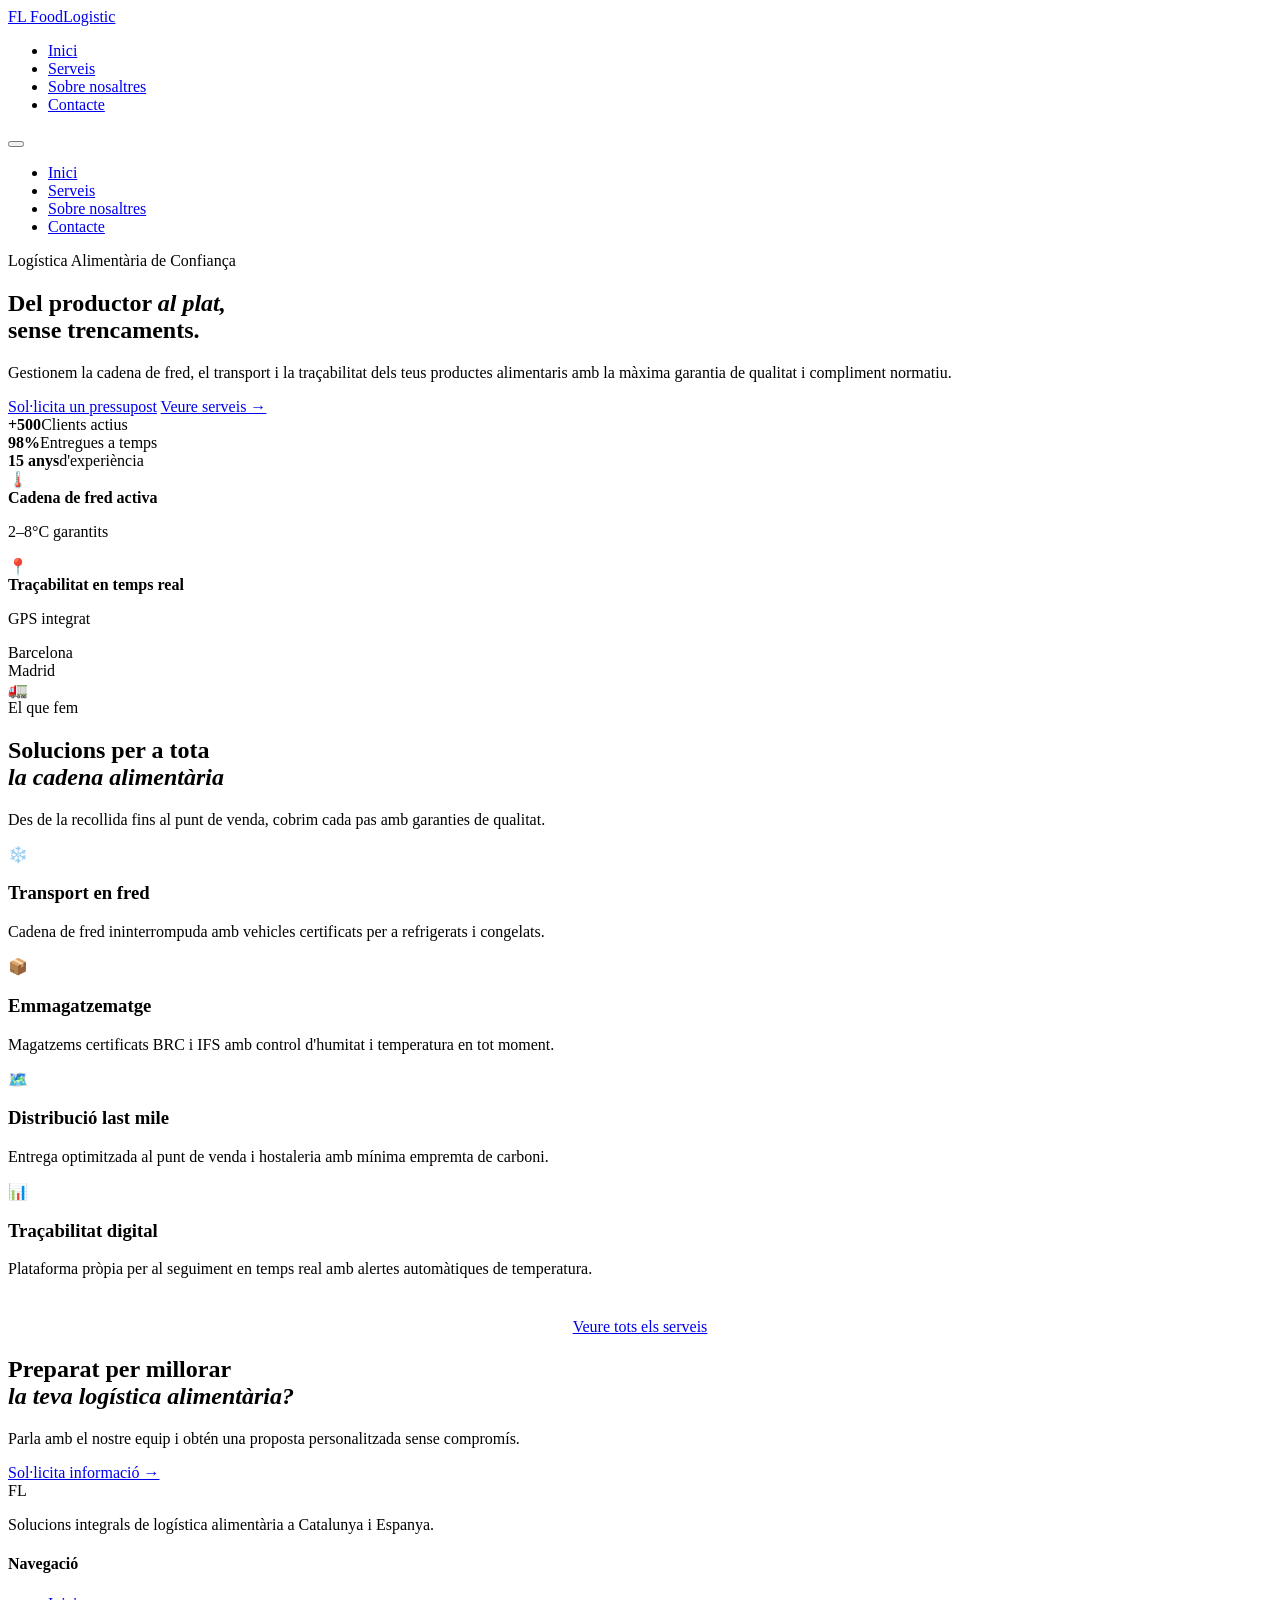
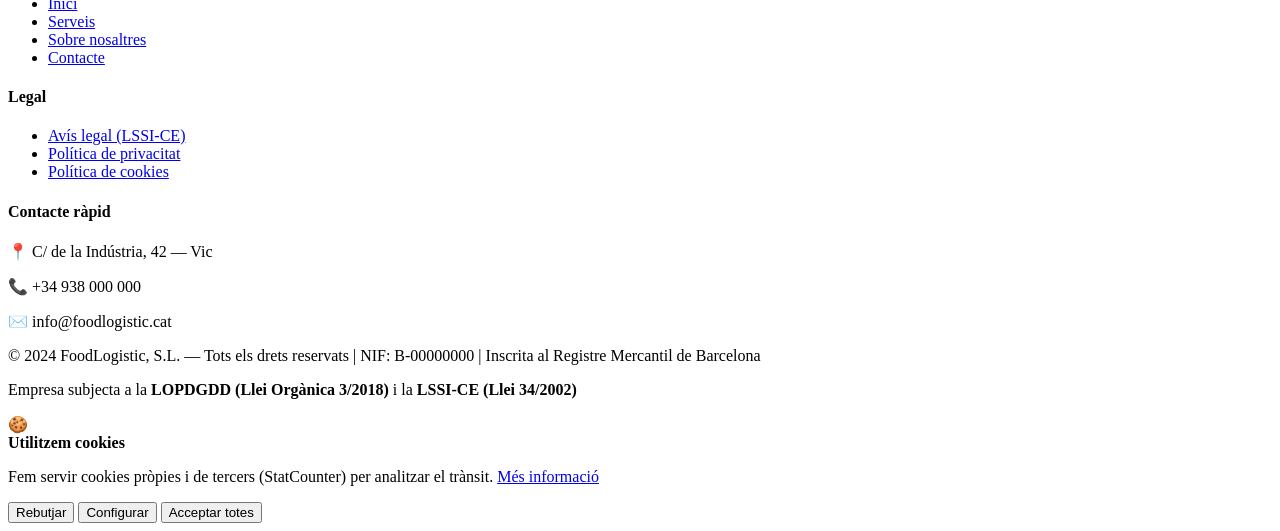
==== commit 8d458ed0: "Solucionando conflicto con README" ====
--- a/Docs/index.html
+++ b/Docs/index.html
@@ -1,27 +1,26 @@
 <!DOCTYPE html>
 <html lang="ca">
 <head>
-  <meta charset="UTF-8" />
+  <meta charset="UTF-8"/>
   <meta name="viewport" content="width=device-width, initial-scale=1.0"/>
-  <title>FoodLogistic — Solucions de Transport Alimentari</title>
+  <title>FoodLogistic — Inici</title>
   <meta name="description" content="FoodLogistic ofereix solucions integrals de transport i logística per a la indústria alimentària. Qualitat, rapidesa i traçabilitat garantides."/>
   <link rel="stylesheet" href="styles.css"/>
   <link href="https://fonts.googleapis.com/css2?family=Fraunces:ital,opsz,wght@0,9..144,300;0,9..144,600;0,9..144,800;1,9..144,400&family=DM+Sans:wght@300;400;500&display=swap" rel="stylesheet"/>
 </head>
 <body>
 
-  <!-- NAV -->
-  <header class="nav-header">
+  <header class="nav-header" id="navHeader">
     <nav class="nav-inner">
-      <a href="#inici" class="nav-logo">
+      <a href="index.html" class="nav-logo">
         <span class="logo-mark">FL</span>
         <span class="logo-text">FoodLogistic</span>
       </a>
       <ul class="nav-links">
-        <li><a href="#inici">Inici</a></li>
-        <li><a href="#serveis">Serveis</a></li>
-        <li><a href="#sobre-nosaltres">Sobre nosaltres</a></li>
-        <li><a href="#contacte">Contacte</a></li>
+        <li><a href="index.html" class="active">Inici</a></li>
+        <li><a href="serveis.html">Serveis</a></li>
+        <li><a href="sobre-nosaltres.html">Sobre nosaltres</a></li>
+        <li><a href="contacte.html">Contacte</a></li>
       </ul>
       <button class="nav-toggle" aria-label="Obrir menú" onclick="toggleMenu()">
         <span></span><span></span><span></span>
@@ -29,16 +28,15 @@
     </nav>
     <div class="mobile-menu" id="mobileMenu">
       <ul>
-        <li><a href="#inici" onclick="toggleMenu()">Inici</a></li>
-        <li><a href="#serveis" onclick="toggleMenu()">Serveis</a></li>
-        <li><a href="#sobre-nosaltres" onclick="toggleMenu()">Sobre nosaltres</a></li>
-        <li><a href="#contacte" onclick="toggleMenu()">Contacte</a></li>
+        <li><a href="index.html" onclick="toggleMenu()">Inici</a></li>
+        <li><a href="serveis.html" onclick="toggleMenu()">Serveis</a></li>
+        <li><a href="sobre-nosaltres.html" onclick="toggleMenu()">Sobre nosaltres</a></li>
+        <li><a href="contacte.html" onclick="toggleMenu()">Contacte</a></li>
       </ul>
     </div>
   </header>
 
-  <!-- HERO -->
-  <section class="hero" id="inici">
+  <section class="hero">
     <div class="hero-bg">
       <div class="hero-blob blob1"></div>
       <div class="hero-blob blob2"></div>
@@ -49,8 +47,8 @@
       <h1 class="hero-title">Del productor <em>al plat,</em><br/>sense trencaments.</h1>
       <p class="hero-sub">Gestionem la cadena de fred, el transport i la traçabilitat dels teus productes alimentaris amb la màxima garantia de qualitat i compliment normatiu.</p>
       <div class="hero-cta">
-        <a href="#contacte" class="btn-primary">Sol·licita un pressupost</a>
-        <a href="#serveis" class="btn-ghost">Veure serveis →</a>
+        <a href="contacte.html" class="btn-primary">Sol·licita un pressupost</a>
+        <a href="serveis.html" class="btn-ghost">Veure serveis →</a>
       </div>
       <div class="hero-stats">
         <div class="stat"><strong>+500</strong><span>Clients actius</span></div>
@@ -63,17 +61,11 @@
     <div class="hero-visual">
       <div class="hero-card card-float">
         <div class="card-icon">🌡️</div>
-        <div>
-          <strong>Cadena de fred activa</strong>
-          <p>2–8°C garantits</p>
-        </div>
+        <div><strong>Cadena de fred activa</strong><p>2–8°C garantits</p></div>
       </div>
       <div class="hero-card card-float2">
         <div class="card-icon">📍</div>
-        <div>
-          <strong>Traçabilitat en temps real</strong>
-          <p>GPS integrat</p>
-        </div>
+        <div><strong>Traçabilitat en temps real</strong><p>GPS integrat</p></div>
       </div>
       <div class="hero-mockup">
         <div class="mockup-inner">
@@ -93,226 +85,67 @@
     </div>
   </section>
 
-  <!-- SERVEIS -->
-  <section class="serveis" id="serveis">
+  <section class="serveis-highlight">
     <div class="container">
       <div class="section-header">
         <span class="section-tag">El que fem</span>
-        <h2>Serveis integrals<br/><em>per a la indústria alimentària</em></h2>
-        <p>Cobertura total de la cadena logística, des de la recollida fins al punt de venda.</p>
-      </div>
-      <div class="serveis-grid">
-        <div class="servei-card featured">
-          <div class="servei-icon">❄️</div>
+        <h2>Solucions per a tota<br/><em>la cadena alimentària</em></h2>
+        <p>Des de la recollida fins al punt de venda, cobrim cada pas amb garanties de qualitat.</p>
+      </div>
+      <div class="highlight-grid">
+        <div class="highlight-card">
+          <span class="h-icon">❄️</span>
           <h3>Transport en fred</h3>
-          <p>Vehicles equipats amb sistemes de refrigeració i congelació certificats. Mantenim la cadena de fred de manera ininterrompuda durant tot el trajecte.</p>
-          <ul>
-            <li>Refrigerat (0–4°C)</li>
-            <li>Congelat (−18°C / −25°C)</li>
-            <li>Temperatura controlada (8–15°C)</li>
-          </ul>
-          <a href="#contacte" class="servei-link">Contacta'ns →</a>
-        </div>
-        <div class="servei-card">
-          <div class="servei-icon">📦</div>
+          <p>Cadena de fred ininterrompuda amb vehicles certificats per a refrigerats i congelats.</p>
+        </div>
+        <div class="highlight-card">
+          <span class="h-icon">📦</span>
           <h3>Emmagatzematge</h3>
-          <p>Magatzems logístics especialitzats amb control d'humitat, temperatura i seguretat alimentària certificada per BRC i IFS.</p>
-          <a href="#contacte" class="servei-link">Contacta'ns →</a>
-        </div>
-        <div class="servei-card">
-          <div class="servei-icon">🗺️</div>
+          <p>Magatzems certificats BRC i IFS amb control d'humitat i temperatura en tot moment.</p>
+        </div>
+        <div class="highlight-card">
+          <span class="h-icon">🗺️</span>
           <h3>Distribució last mile</h3>
-          <p>Entrega al punt de venda, hostaleria i comerç de proximitat. Rutes optimitzades per a màxima eficiència i mínima empremta de carboni.</p>
-          <a href="#contacte" class="servei-link">Contacta'ns →</a>
-        </div>
-        <div class="servei-card">
-          <div class="servei-icon">📊</div>
-          <h3>Traçabilitat i control</h3>
-          <p>Plataforma digital pròpia per al seguiment en temps real de cada enviament, amb registres de temperatura i alertes automàtiques.</p>
-          <a href="#contacte" class="servei-link">Contacta'ns →</a>
-        </div>
-        <div class="servei-card">
-          <div class="servei-icon">🌿</div>
-          <h3>Logística sostenible</h3>
-          <p>Flota amb vehicles elèctrics i híbrids. Compensació d'emissions CO₂ certificada. Comprometuts amb el medi ambient.</p>
-          <a href="#contacte" class="servei-link">Contacta'ns →</a>
-        </div>
-        <div class="servei-card">
-          <div class="servei-icon">⚖️</div>
-          <h3>Compliment normatiu</h3>
-          <p>Assessorament i gestió documental per al compliment del Reglament (CE) 852/2004, APPCC i normativa d'etiquetatge alimentari.</p>
-          <a href="#contacte" class="servei-link">Contacta'ns →</a>
-        </div>
+          <p>Entrega optimitzada al punt de venda i hostaleria amb mínima empremta de carboni.</p>
+        </div>
+        <div class="highlight-card">
+          <span class="h-icon">📊</span>
+          <h3>Traçabilitat digital</h3>
+          <p>Plataforma pròpia per al seguiment en temps real amb alertes automàtiques de temperatura.</p>
+        </div>
+      </div>
+      <div style="text-align:center; margin-top:2.5rem;">
+        <a href="serveis.html" class="btn-primary">Veure tots els serveis</a>
       </div>
     </div>
   </section>
 
-  <!-- SOBRE NOSALTRES -->
-  <section class="sobre" id="sobre-nosaltres">
-    <div class="container sobre-inner">
-      <div class="sobre-text">
-        <span class="section-tag">La nostra història</span>
-        <h2>Més de 15 anys movent<br/><em>allò que alimenta Catalunya</em></h2>
-        <p>FoodLogistic va néixer el 2009 a Vic, al cor de la comarca d'Osona, amb una missió clara: garantir que els productes alimentaris arriben en perfectes condicions des del productor fins al consumidor final.</p>
-        <p>Avui som una empresa de referència al sector logístic alimentari a Catalunya i Espanya, amb una flota de més de 80 vehicles i tres plataformes logístiques estratègicament ubicades.</p>
-        <div class="sobre-valors">
-          <div class="valor">
-            <span class="valor-icon">🎯</span>
-            <div>
-              <strong>Fiabilitat</strong>
-              <p>El 98% de les nostres entregues arriben en el temps i les condicions pactades.</p>
-            </div>
-          </div>
-          <div class="valor">
-            <span class="valor-icon">🤝</span>
-            <div>
-              <strong>Compromís</strong>
-              <p>Treballem com a extensió del teu equip, entenent les necessitats específiques del teu negoci.</p>
-            </div>
-          </div>
-          <div class="valor">
-            <span class="valor-icon">💡</span>
-            <div>
-              <strong>Innovació</strong>
-              <p>Invertim contínuament en tecnologia i flota per oferir el millor servei del mercat.</p>
-            </div>
-          </div>
-        </div>
-      </div>
-      <div class="sobre-visual">
-        <div class="sobre-numbers">
-          <div class="number-card">
-            <strong>80+</strong>
-            <span>Vehicles a la flota</span>
-          </div>
-          <div class="number-card accent">
-            <strong>3</strong>
-            <span>Plataformes logístiques</span>
-          </div>
-          <div class="number-card">
-            <strong>500+</strong>
-            <span>Clients satisfets</span>
-          </div>
-          <div class="number-card accent">
-            <strong>2009</strong>
-            <span>Any de fundació</span>
-          </div>
-        </div>
-        <div class="certificacions">
-          <span class="section-tag" style="margin-bottom:0.8rem;display:inline-block;">Certificacions</span>
-          <div class="cert-badges">
-            <div class="cert-badge">ISO 9001</div>
-            <div class="cert-badge">ISO 22000</div>
-            <div class="cert-badge">BRC Logistics</div>
-            <div class="cert-badge">IFS Logistics</div>
-          </div>
-        </div>
-      </div>
+  <section class="cta-banner">
+    <div class="container cta-inner">
+      <div>
+        <h2>Preparat per millorar<br/><em>la teva logística alimentària?</em></h2>
+        <p>Parla amb el nostre equip i obtén una proposta personalitzada sense compromís.</p>
+      </div>
+      <a href="contacte.html" class="btn-primary btn-light">Sol·licita informació →</a>
     </div>
   </section>
 
-  <!-- CONTACTE -->
-  <section class="contacte" id="contacte">
-    <div class="container contacte-inner">
-      <div class="contacte-info">
-        <span class="section-tag light">Parlem</span>
-        <h2>Tens un projecte<br/><em>logístic?</em></h2>
-        <p>Explica'ns les teves necessitats i t'enviarem una proposta personalitzada sense cap compromís.</p>
-        <div class="contacte-dades">
-          <div class="dada">
-            <span>📍</span>
-            <div>
-              <strong>Seu central</strong>
-              <p>Carrer de la Indústria, 42<br/>08500 Vic, Barcelona</p>
-            </div>
-          </div>
-          <div class="dada">
-            <span>📞</span>
-            <div>
-              <strong>Telèfon</strong>
-              <p>+34 938 000 000</p>
-            </div>
-          </div>
-          <div class="dada">
-            <span>✉️</span>
-            <div>
-              <strong>Correu electrònic</strong>
-              <p>info@foodlogistic.cat</p>
-            </div>
-          </div>
-          <div class="dada">
-            <span>🕐</span>
-            <div>
-              <strong>Horari d'atenció</strong>
-              <p>Dilluns–Divendres: 8h–18h</p>
-            </div>
-          </div>
-        </div>
-      </div>
-      <div class="contacte-form-wrap">
-        <form class="contacte-form" onsubmit="handleSubmit(event)">
-          <h3>Sol·licita informació</h3>
-          <div class="form-group">
-            <label for="nom">Nom complet *</label>
-            <input type="text" id="nom" name="nom" placeholder="El teu nom i cognoms" required/>
-          </div>
-          <div class="form-row">
-            <div class="form-group">
-              <label for="email">Correu electrònic *</label>
-              <input type="email" id="email" name="email" placeholder="nom@empresa.com" required/>
-            </div>
-            <div class="form-group">
-              <label for="telefon">Telèfon de contacte *</label>
-              <input type="tel" id="telefon" name="telefon" placeholder="+34 600 000 000" required/>
-            </div>
-          </div>
-          <div class="form-group">
-            <label for="servei">Servei d'interès</label>
-            <select id="servei" name="servei">
-              <option value="">Selecciona un servei...</option>
-              <option value="transport-fred">Transport en fred</option>
-              <option value="emmagatzematge">Emmagatzematge</option>
-              <option value="distribucio">Distribució last mile</option>
-              <option value="tracabilitat">Traçabilitat i control</option>
-              <option value="altres">Altres</option>
-            </select>
-          </div>
-          <div class="form-group">
-            <label for="missatge">Missatge *</label>
-            <textarea id="missatge" name="missatge" rows="4" placeholder="Descriu el teu projecte o necessitat logística..." required></textarea>
-          </div>
-          <div class="form-check">
-            <input type="checkbox" id="privacitat" name="privacitat" required/>
-            <label for="privacitat">* He llegit i accepto la <a href="politica-privacitat.html">Política de Privacitat</a> i consento el tractament de les meves dades personals per gestionar la meva sol·licitud, conforme a la LOPDGDD.</label>
-          </div>
-          <div class="form-check">
-            <input type="checkbox" id="comunicacions" name="comunicacions"/>
-            <label for="comunicacions">Autoritzo FoodLogistic, S.L. a enviar-me comunicacions comercials sobre els seus serveis i novetats, d'acord amb l'<a href="avis-legal.html">Avís Legal</a>.</label>
-          </div>
-          <button type="submit" class="btn-primary full-width">Enviar sol·licitud</button>
-          <div class="form-success" id="formSuccess">
-            ✅ Missatge enviat correctament. Ens posarem en contacte en menys de 24h.
-          </div>
-        </form>
-      </div>
-    </div>
-  </section>
-
-  <!-- FOOTER -->
   <footer class="footer">
     <div class="container footer-inner">
       <div class="footer-brand">
-        <span class="logo-mark small">FL</span>
-        <span class="logo-text">FoodLogistic</span>
+        <div style="display:flex;align-items:center;gap:10px;margin-bottom:0.5rem;">
+          <span class="logo-mark small">FL</span>
+          <span class="logo-text" style="color:white;font-weight:600;">FoodLogistic</span>
+        </div>
         <p>Solucions integrals de logística alimentària a Catalunya i Espanya.</p>
       </div>
       <div class="footer-links">
         <h4>Navegació</h4>
         <ul>
-          <li><a href="#inici">Inici</a></li>
-          <li><a href="#serveis">Serveis</a></li>
-          <li><a href="#sobre-nosaltres">Sobre nosaltres</a></li>
-          <li><a href="#contacte">Contacte</a></li>
+          <li><a href="index.html">Inici</a></li>
+          <li><a href="serveis.html">Serveis</a></li>
+          <li><a href="sobre-nosaltres.html">Sobre nosaltres</a></li>
+          <li><a href="contacte.html">Contacte</a></li>
         </ul>
       </div>
       <div class="footer-links">
@@ -336,58 +169,13 @@
     </div>
   </footer>
 
-  <script>
-    // Nav scroll effect
-    window.addEventListener('scroll', () => {
-      const header = document.querySelector('.nav-header');
-      header.classList.toggle('scrolled', window.scrollY > 40);
-    });
-
-    // Mobile menu
-    function toggleMenu() {
-      document.getElementById('mobileMenu').classList.toggle('open');
-    }
-
-    // Smooth scroll
-    document.querySelectorAll('a[href^="#"]').forEach(a => {
-      a.addEventListener('click', e => {
-        e.preventDefault();
-        const target = document.querySelector(a.getAttribute('href'));
-        if (target) target.scrollIntoView({ behavior: 'smooth', block: 'start' });
-      });
-    });
-
-    // Form submit
-    function handleSubmit(e) {
-      e.preventDefault();
-      document.getElementById('formSuccess').style.display = 'block';
-      e.target.reset();
-      setTimeout(() => {
-        document.getElementById('formSuccess').style.display = 'none';
-      }, 5000);
-    }
-
-    // Scroll reveal
-    const observer = new IntersectionObserver((entries) => {
-      entries.forEach(entry => {
-        if (entry.isIntersecting) entry.target.classList.add('visible');
-      });
-    }, { threshold: 0.1 });
-
-    document.querySelectorAll('.servei-card, .valor, .number-card, .dada').forEach(el => {
-      el.classList.add('reveal');
-      observer.observe(el);
-    });
-  </script>
-
-  <!-- BANNER DE COOKIES -->
   <div class="cookie-banner" id="cookieBanner">
     <div class="cookie-content">
       <div class="cookie-text">
         <span class="cookie-icon">🍪</span>
         <div>
           <strong>Utilitzem cookies</strong>
-          <p>Fem servir cookies pròpies i de tercers (StatCounter) per analitzar el trànsit i millorar la teva experiència. Pots acceptar-les totes, configurar-les o rebutjar-les. <a href="politica-cookies.html">Més informació</a></p>
+          <p>Fem servir cookies pròpies i de tercers (StatCounter) per analitzar el trànsit. <a href="politica-cookies.html">Més informació</a></p>
         </div>
       </div>
       <div class="cookie-actions">
@@ -399,44 +187,17 @@
   </div>
 
   <script>
-    // Cookie banner
-    function setCookie(name, value, days) {
-      const d = new Date();
-      d.setTime(d.getTime() + (days * 24 * 60 * 60 * 1000));
-      document.cookie = name + '=' + value + ';expires=' + d.toUTCString() + ';path=/';
-    }
-    function getCookie(name) {
-      const ca = document.cookie.split(';');
-      for (let c of ca) {
-        c = c.trim();
-        if (c.startsWith(name + '=')) return c.substring(name.length + 1);
-      }
-      return '';
-    }
-    function acceptCookies() {
-      setCookie('cookieConsent', 'accepted', 365);
-      document.getElementById('cookieBanner').classList.remove('visible');
-    }
-    function rejectCookies() {
-      setCookie('cookieConsent', 'rejected', 365);
-      document.getElementById('cookieBanner').classList.remove('visible');
-    }
-    window.addEventListener('DOMContentLoaded', () => {
-      if (!getCookie('cookieConsent')) {
-        setTimeout(() => document.getElementById('cookieBanner').classList.add('visible'), 800);
-      }
+    window.addEventListener('scroll',()=>document.getElementById('navHeader').classList.toggle('scrolled',window.scrollY>40));
+    function toggleMenu(){document.getElementById('mobileMenu').classList.toggle('open');}
+    function setCookie(n,v,d){const x=new Date();x.setTime(x.getTime()+(d*86400000));document.cookie=n+'='+v+';expires='+x.toUTCString()+';path=/';}
+    function getCookie(n){for(let c of document.cookie.split(';')){c=c.trim();if(c.startsWith(n+'='))return c.substring(n.length+1);}return '';}
+    function acceptCookies(){setCookie('cookieConsent','accepted',365);document.getElementById('cookieBanner').classList.remove('visible');}
+    function rejectCookies(){setCookie('cookieConsent','rejected',365);document.getElementById('cookieBanner').classList.remove('visible');}
+    window.addEventListener('DOMContentLoaded',()=>{
+      if(!getCookie('cookieConsent'))setTimeout(()=>document.getElementById('cookieBanner').classList.add('visible'),800);
+      document.querySelectorAll('.highlight-card').forEach(el=>{el.classList.add('reveal');new IntersectionObserver(([e])=>{if(e.isIntersecting)e.target.classList.add('visible');},{threshold:0.1}).observe(el);});
     });
   </script>
-
   <!-- STATCOUNTER: col·loca aquí el codi de StatCounter -->
-  <!-- Exemple:
-  <script type="text/javascript">
-  var sc_project=XXXXXXX;
-  var sc_invisible=1;
-  var sc_security="XXXXXXXX";
-  </script>
-  <script type="text/javascript" src="https://www.statcounter.com/counter/counter.js" async></script>
-  -->
-
 </body>
 </html>
